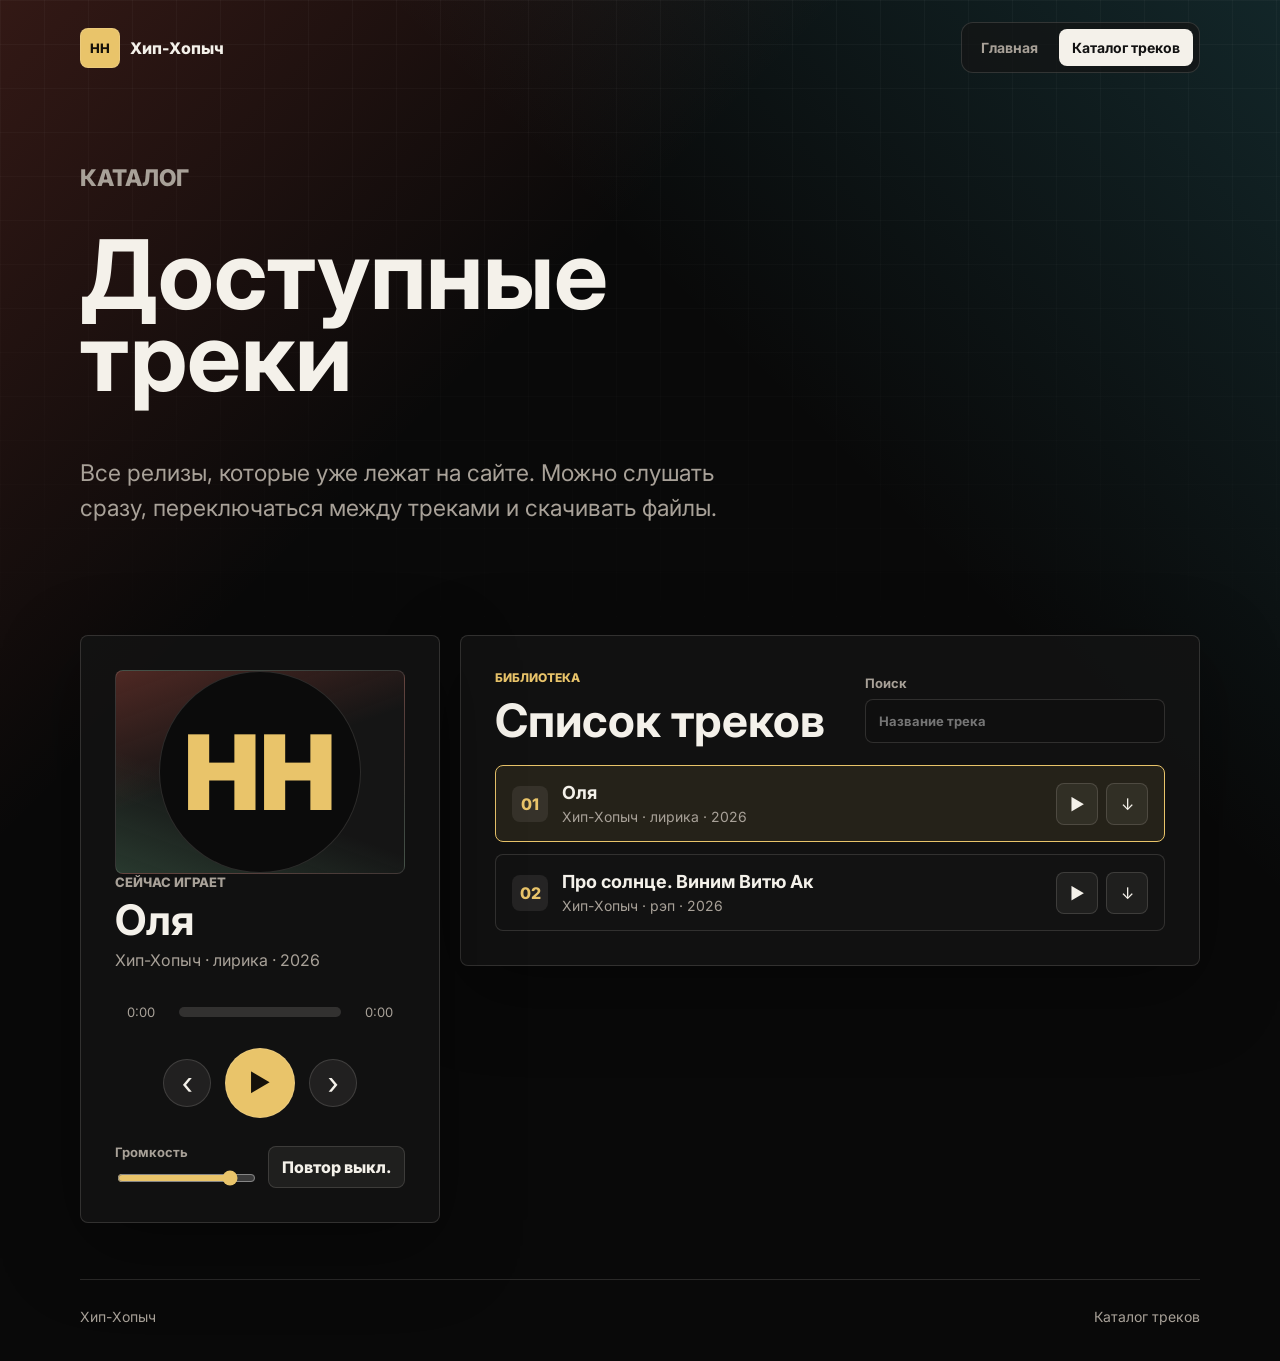
==== tracks.html @ 3dcd232e "Improve site player and track catalog" ====
<!DOCTYPE html>
<html lang="ru">
<head>
  <meta charset="UTF-8">
  <meta name="viewport" content="width=device-width, initial-scale=1.0">
  <meta name="description" content="Каталог доступных треков Хип-Хопыча с быстрым прослушиванием и скачиванием.">
  <title>Каталог треков | Хип-Хопыч</title>
  <link rel="preconnect" href="https://fonts.googleapis.com">
  <link rel="preconnect" href="https://fonts.gstatic.com" crossorigin>
  <link href="https://fonts.googleapis.com/css2?family=Inter:wght@400;500;700;800&display=swap" rel="stylesheet">
  <link rel="stylesheet" href="style.css">
</head>
<body data-page="tracks">
  <header class="site-header">
    <a class="logo" href="index.html" aria-label="Хип-Хопыч на главную">
      <span class="logo-mark">HH</span>
      <span>Хип-Хопыч</span>
    </a>

    <nav class="site-nav" aria-label="Главная навигация">
      <a href="index.html">Главная</a>
      <a class="active" href="tracks.html">Каталог треков</a>
    </nav>
  </header>

  <main>
    <section class="catalog-hero">
      <p class="eyebrow">Каталог</p>
      <h1>Доступные треки</h1>
      <p>Все релизы, которые уже лежат на сайте. Можно слушать сразу, переключаться между треками и скачивать файлы.</p>
    </section>

    <section class="catalog-layout" aria-label="Каталог треков">
      <aside class="mini-player" id="player">
        <div class="player-art small" aria-hidden="true">
          <span>HH</span>
        </div>
        <div class="now-playing">
          <p class="label">Сейчас играет</p>
          <h2 id="track-title">Загрузка...</h2>
          <p id="track-meta" class="track-meta">Хип-Хопыч</p>
        </div>

        <audio id="audio" preload="metadata"></audio>

        <div class="progress-wrap">
          <button class="time-button" id="current-time" type="button" aria-label="Текущее время">0:00</button>
          <div class="progress-container" id="progress-container" role="slider" aria-label="Перемотка трека" aria-valuemin="0" aria-valuemax="100" aria-valuenow="0" tabindex="0">
            <div class="progress" id="progress"></div>
          </div>
          <button class="time-button" id="duration" type="button" aria-label="Длительность">0:00</button>
        </div>

        <div class="controls" aria-label="Управление плеером">
          <button class="icon-button" id="prev-btn" type="button" aria-label="Предыдущий трек">‹</button>
          <button class="play-button" id="play-toggle" type="button" aria-label="Воспроизвести">▶</button>
          <button class="icon-button" id="next-btn" type="button" aria-label="Следующий трек">›</button>
        </div>

        <div class="player-options">
          <label class="volume-control">
            <span>Громкость</span>
            <input id="volume" type="range" min="0" max="1" step="0.01" value="0.85">
          </label>
          <button class="small-button" id="repeat-btn" type="button" aria-pressed="false">Повтор выкл.</button>
        </div>
      </aside>

      <div class="catalog-panel">
        <div class="catalog-toolbar">
          <div>
            <p class="eyebrow">Библиотека</p>
            <h2>Список треков</h2>
          </div>
          <label class="search-field">
            <span>Поиск</span>
            <input id="track-search" type="search" placeholder="Название трека">
          </label>
        </div>

        <div class="track-list" id="catalog-track-list"></div>
      </div>
    </section>
  </main>

  <footer class="site-footer">
    <span>Хип-Хопыч</span>
    <span>Каталог треков</span>
  </footer>

  <script src="script.js"></script>
</body>
</html>
---- style.css ----
:root {
  color-scheme: dark;
  --bg: #090909;
  --panel: #141414;
  --panel-strong: #1c1c1c;
  --text: #f4f1ea;
  --muted: #a8a198;
  --line: rgba(244, 241, 234, 0.14);
  --accent: #e9c46a;
  --accent-strong: #f25f4c;
  --cyan: #43bccd;
  --green: #76c893;
  --shadow: 0 24px 80px rgba(0, 0, 0, 0.36);
}

* {
  box-sizing: border-box;
}

html {
  scroll-behavior: smooth;
}

body {
  min-height: 100vh;
  margin: 0;
  font-family: Inter, Arial, sans-serif;
  background:
    linear-gradient(135deg, rgba(242, 95, 76, 0.18), transparent 32%),
    linear-gradient(225deg, rgba(67, 188, 205, 0.16), transparent 34%),
    var(--bg);
  color: var(--text);
}

body::before {
  position: fixed;
  inset: 0;
  z-index: -1;
  pointer-events: none;
  content: "";
  background-image:
    linear-gradient(rgba(255, 255, 255, 0.03) 1px, transparent 1px),
    linear-gradient(90deg, rgba(255, 255, 255, 0.03) 1px, transparent 1px);
  background-size: 44px 44px;
  mask-image: linear-gradient(to bottom, black, transparent 82%);
}

a {
  color: inherit;
  text-decoration: none;
}

button,
input {
  font: inherit;
}

.site-header,
.site-footer,
main {
  width: min(1120px, calc(100% - 32px));
  margin: 0 auto;
}

.site-header {
  display: flex;
  align-items: center;
  justify-content: space-between;
  gap: 18px;
  padding: 22px 0;
}

.logo {
  display: inline-flex;
  align-items: center;
  gap: 10px;
  min-width: 0;
  font-weight: 800;
}

.logo-mark {
  display: grid;
  width: 40px;
  height: 40px;
  place-items: center;
  border: 1px solid var(--line);
  border-radius: 8px;
  background: var(--accent);
  color: #15110a;
  font-size: 13px;
}

.site-nav {
  display: flex;
  gap: 8px;
  padding: 6px;
  border: 1px solid var(--line);
  border-radius: 12px;
  background: rgba(20, 20, 20, 0.7);
}

.site-nav a {
  padding: 10px 13px;
  border-radius: 8px;
  color: var(--muted);
  font-size: 14px;
  font-weight: 700;
}

.site-nav a:hover,
.site-nav a.active {
  background: var(--text);
  color: #111;
}

.hero,
.catalog-hero {
  display: grid;
  min-height: calc(100vh - 120px);
  align-items: center;
  gap: 36px;
  padding: 44px 0 72px;
}

.hero {
  grid-template-columns: minmax(0, 1.04fr) minmax(320px, 0.96fr);
}

.catalog-hero {
  min-height: 420px;
  align-content: end;
  padding-bottom: 52px;
}

.eyebrow {
  margin: 0 0 12px;
  color: var(--accent);
  font-size: 12px;
  font-weight: 800;
  letter-spacing: 0;
  text-transform: uppercase;
}

h1,
h2,
h3,
p {
  overflow-wrap: anywhere;
}

h1 {
  max-width: 760px;
  margin: 0;
  font-size: clamp(56px, 10vw, 132px);
  line-height: 0.86;
  letter-spacing: 0;
}

.catalog-hero h1 {
  font-size: clamp(44px, 8vw, 96px);
}

.hero-text,
.catalog-hero p {
  max-width: 650px;
  margin: 22px 0 0;
  color: var(--muted);
  font-size: clamp(18px, 2vw, 23px);
  line-height: 1.55;
}

.hero-actions {
  display: flex;
  flex-wrap: wrap;
  gap: 12px;
  margin-top: 30px;
}

.button,
.small-button,
.text-link {
  display: inline-flex;
  align-items: center;
  justify-content: center;
  min-height: 44px;
  border: 1px solid transparent;
  border-radius: 8px;
  cursor: pointer;
  font-weight: 800;
}

.button {
  padding: 0 18px;
}

.button.primary {
  background: var(--accent);
  color: #15110a;
}

.button.secondary,
.small-button {
  border-color: var(--line);
  background: rgba(244, 241, 234, 0.06);
  color: var(--text);
}

.stage-visual {
  position: relative;
  display: grid;
  min-height: 440px;
  place-items: center;
  overflow: hidden;
  border: 1px solid var(--line);
  border-radius: 8px;
  background:
    linear-gradient(145deg, rgba(233, 196, 106, 0.16), transparent 36%),
    linear-gradient(315deg, rgba(67, 188, 205, 0.18), transparent 38%),
    #111;
  box-shadow: var(--shadow);
}

.stage-visual::before,
.stage-visual::after {
  position: absolute;
  content: "";
}

.stage-visual::before {
  inset: 11%;
  border: 1px solid rgba(244, 241, 234, 0.16);
  transform: rotate(-6deg);
}

.stage-visual::after {
  right: 10%;
  bottom: 12%;
  width: 45%;
  height: 2px;
  background: var(--accent-strong);
}

.record {
  position: relative;
  display: grid;
  width: min(72vw, 330px);
  aspect-ratio: 1;
  place-items: center;
  border: 16px solid #070707;
  border-radius: 50%;
  background:
    repeating-radial-gradient(circle, #171717 0 10px, #0c0c0c 11px 15px),
    #0b0b0b;
  box-shadow: 0 24px 70px rgba(0, 0, 0, 0.45);
}

.record::before {
  position: absolute;
  width: 35%;
  aspect-ratio: 1;
  border-radius: 50%;
  background: var(--accent);
  content: "";
}

.record-label {
  position: relative;
  z-index: 1;
  color: #17100a;
  font-size: 14px;
  font-weight: 900;
  text-transform: uppercase;
}

.wave-bars {
  position: absolute;
  left: 9%;
  bottom: 12%;
  display: flex;
  align-items: end;
  gap: 7px;
  height: 74px;
}

.wave-bars span {
  width: 9px;
  border-radius: 999px;
  background: var(--cyan);
  animation: pulse 1.4s ease-in-out infinite;
}

.wave-bars span:nth-child(1) { height: 28px; }
.wave-bars span:nth-child(2) { height: 52px; animation-delay: 0.1s; }
.wave-bars span:nth-child(3) { height: 38px; animation-delay: 0.2s; }
.wave-bars span:nth-child(4) { height: 70px; animation-delay: 0.3s; }
.wave-bars span:nth-child(5) { height: 46px; animation-delay: 0.4s; }
.wave-bars span:nth-child(6) { height: 60px; animation-delay: 0.5s; }
.wave-bars span:nth-child(7) { height: 32px; animation-delay: 0.6s; }

@keyframes pulse {
  0%,
  100% {
    transform: scaleY(0.72);
  }
  50% {
    transform: scaleY(1);
  }
}

.section-heading {
  margin-bottom: 20px;
}

.section-heading h2,
.catalog-toolbar h2,
.about h2 {
  margin: 0;
  font-size: clamp(28px, 4vw, 46px);
  line-height: 1;
}

.player-section,
.tracks-preview,
.about,
.catalog-layout {
  padding: 56px 0;
}

.player-shell,
.catalog-layout {
  display: grid;
  grid-template-columns: 0.78fr 1.22fr;
  gap: 20px;
  align-items: stretch;
}

.player-art,
.mini-player,
.catalog-panel {
  border: 1px solid var(--line);
  border-radius: 8px;
  background: rgba(20, 20, 20, 0.82);
  box-shadow: var(--shadow);
}

.player-art {
  display: grid;
  min-height: 420px;
  place-items: center;
  overflow: hidden;
  background:
    linear-gradient(160deg, rgba(242, 95, 76, 0.26), transparent 46%),
    linear-gradient(20deg, rgba(118, 200, 147, 0.2), transparent 40%),
    #151515;
}

.player-art.small {
  min-height: 180px;
  box-shadow: none;
}

.player-art span {
  display: grid;
  width: min(70%, 260px);
  aspect-ratio: 1;
  place-items: center;
  border: 1px solid var(--line);
  border-radius: 50%;
  background: #0b0b0b;
  color: var(--accent);
  font-size: clamp(48px, 12vw, 104px);
  font-weight: 900;
}

.player,
.mini-player,
.catalog-panel {
  padding: clamp(20px, 4vw, 34px);
}

.mini-player {
  position: sticky;
  top: 16px;
  align-self: start;
}

.label,
.track-meta {
  margin: 0;
  color: var(--muted);
}

.label {
  font-size: 13px;
  font-weight: 800;
  text-transform: uppercase;
}

.now-playing h2,
.now-playing h3 {
  margin: 8px 0;
  font-size: clamp(26px, 4vw, 42px);
  line-height: 1.05;
}

.progress-wrap {
  display: grid;
  grid-template-columns: 52px minmax(120px, 1fr) 52px;
  gap: 12px;
  align-items: center;
  margin-top: 34px;
}

.time-button {
  padding: 0;
  border: 0;
  background: transparent;
  color: var(--muted);
  font-size: 13px;
}

.progress-container {
  height: 10px;
  overflow: hidden;
  border-radius: 999px;
  background: rgba(244, 241, 234, 0.14);
  cursor: pointer;
}

.progress-container:focus-visible {
  outline: 2px solid var(--accent);
  outline-offset: 4px;
}

.progress {
  width: 0%;
  height: 100%;
  border-radius: inherit;
  background: linear-gradient(90deg, var(--accent), var(--accent-strong));
}

.controls {
  display: flex;
  align-items: center;
  justify-content: center;
  gap: 14px;
  margin-top: 28px;
}

.icon-button,
.play-button {
  display: grid;
  place-items: center;
  border: 1px solid var(--line);
  border-radius: 999px;
  background: rgba(244, 241, 234, 0.07);
  color: var(--text);
  cursor: pointer;
}

.icon-button {
  width: 48px;
  height: 48px;
  font-size: 32px;
  line-height: 1;
}

.play-button {
  width: 70px;
  height: 70px;
  background: var(--accent);
  color: #15110a;
  font-size: 24px;
}

.icon-button:hover,
.small-button:hover,
.button.secondary:hover,
.track-card:hover {
  border-color: rgba(244, 241, 234, 0.32);
  background: rgba(244, 241, 234, 0.11);
}

.play-button:hover,
.button.primary:hover {
  filter: brightness(1.08);
}

.player-options {
  display: grid;
  grid-template-columns: 1fr auto;
  gap: 14px;
  align-items: end;
  margin-top: 26px;
}

.volume-control,
.search-field {
  display: grid;
  gap: 8px;
  color: var(--muted);
  font-size: 13px;
  font-weight: 700;
}

.volume-control input,
.search-field input {
  width: 100%;
}

input[type="range"] {
  accent-color: var(--accent);
}

.small-button {
  min-height: 42px;
  padding: 0 13px;
}

.track-list {
  display: grid;
  gap: 12px;
}

.track-list.compact {
  grid-template-columns: repeat(2, minmax(0, 1fr));
}

.track-card {
  display: grid;
  grid-template-columns: auto minmax(0, 1fr) auto;
  gap: 14px;
  align-items: center;
  padding: 16px;
  border: 1px solid var(--line);
  border-radius: 8px;
  background: rgba(20, 20, 20, 0.72);
  transition: transform 160ms ease, border-color 160ms ease, background 160ms ease;
}

.track-card:hover {
  transform: translateY(-2px);
}

.track-card.active {
  border-color: var(--accent);
  background: rgba(233, 196, 106, 0.09);
}

.track-number {
  display: grid;
  width: 36px;
  height: 36px;
  place-items: center;
  border-radius: 8px;
  background: rgba(244, 241, 234, 0.08);
  color: var(--accent);
  font-weight: 800;
}

.track-info h3 {
  margin: 0 0 5px;
  font-size: 18px;
}

.track-info p {
  margin: 0;
  color: var(--muted);
  font-size: 14px;
}

.track-actions {
  display: flex;
  gap: 8px;
  align-items: center;
}

.track-action {
  display: inline-grid;
  width: 42px;
  height: 42px;
  place-items: center;
  border: 1px solid var(--line);
  border-radius: 8px;
  background: rgba(244, 241, 234, 0.06);
  color: var(--text);
  cursor: pointer;
}

.track-action:hover {
  border-color: var(--accent);
}

.text-link {
  width: fit-content;
  margin-top: 18px;
  color: var(--accent);
}

.about {
  display: grid;
  grid-template-columns: 0.78fr 1.22fr;
  gap: 20px;
  align-items: start;
  border-top: 1px solid var(--line);
}

.about p:last-child {
  max-width: 720px;
  margin: 0;
  color: var(--muted);
  font-size: 18px;
  line-height: 1.7;
}

.catalog-layout {
  grid-template-columns: 360px minmax(0, 1fr);
  align-items: start;
}

.catalog-toolbar {
  display: grid;
  grid-template-columns: minmax(0, 1fr) minmax(220px, 300px);
  gap: 18px;
  align-items: end;
  margin-bottom: 22px;
}

.search-field input {
  min-height: 44px;
  padding: 0 13px;
  border: 1px solid var(--line);
  border-radius: 8px;
  background: #0f0f0f;
  color: var(--text);
}

.empty-state {
  padding: 24px;
  border: 1px dashed var(--line);
  border-radius: 8px;
  color: var(--muted);
}

.site-footer {
  display: flex;
  justify-content: space-between;
  gap: 16px;
  padding: 28px 0 36px;
  border-top: 1px solid var(--line);
  color: var(--muted);
  font-size: 14px;
}

@media (max-width: 860px) {
  .site-header,
  .site-footer {
    align-items: stretch;
    flex-direction: column;
  }

  .site-nav {
    width: 100%;
  }

  .site-nav a {
    flex: 1;
    text-align: center;
  }

  .hero,
  .player-shell,
  .about,
  .catalog-layout,
  .catalog-toolbar {
    grid-template-columns: 1fr;
  }

  .hero,
  .catalog-hero {
    min-height: auto;
    padding-top: 28px;
  }

  .stage-visual,
  .player-art {
    min-height: 320px;
  }

  .mini-player {
    position: static;
  }

  .track-list.compact {
    grid-template-columns: 1fr;
  }
}

@media (max-width: 560px) {
  .site-header,
  .site-footer,
  main {
    width: min(100% - 22px, 1120px);
  }

  .hero-actions,
  .player-options,
  .track-card {
    grid-template-columns: 1fr;
  }

  .button,
  .small-button {
    width: 100%;
  }

  .track-card {
    align-items: stretch;
  }

  .track-actions {
    justify-content: stretch;
  }

  .track-action {
    width: 100%;
  }

  .progress-wrap {
    grid-template-columns: 44px minmax(90px, 1fr) 44px;
    gap: 8px;
  }
}
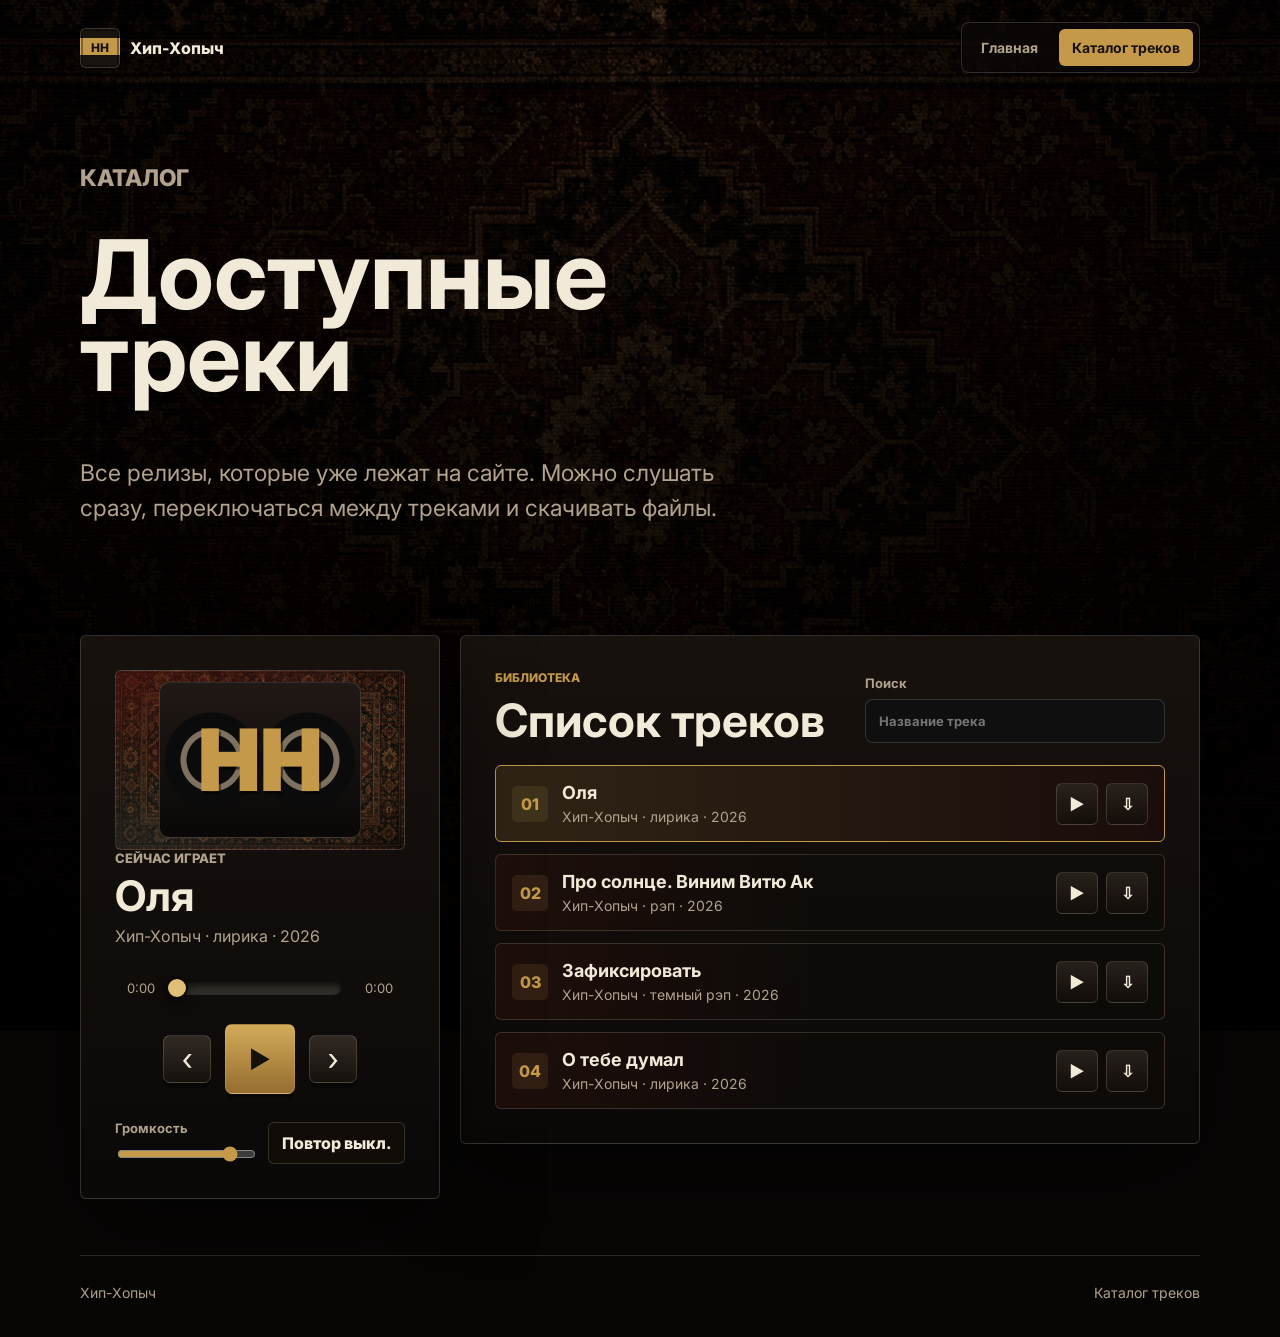
==== commit 694996b8: "Bust cached site assets" ====
--- a/tracks.html
+++ b/tracks.html
@@ -8,7 +8,7 @@
   <link rel="preconnect" href="https://fonts.googleapis.com">
   <link rel="preconnect" href="https://fonts.gstatic.com" crossorigin>
   <link href="https://fonts.googleapis.com/css2?family=Inter:wght@400;500;700;800&display=swap" rel="stylesheet">
-  <link rel="stylesheet" href="style.css">
+  <link rel="stylesheet" href="style.css?v=oldschool-2">
 </head>
 <body data-page="tracks">
   <header class="site-header">
@@ -88,6 +88,6 @@
     <span>Каталог треков</span>
   </footer>
 
-  <script src="script.js"></script>
+  <script src="script.js?v=oldschool-2"></script>
 </body>
 </html>
--- a/style.css
+++ b/style.css
@@ -1,16 +1,17 @@
 :root {
   color-scheme: dark;
-  --bg: #090909;
-  --panel: #141414;
-  --panel-strong: #1c1c1c;
-  --text: #f4f1ea;
-  --muted: #a8a198;
-  --line: rgba(244, 241, 234, 0.14);
-  --accent: #e9c46a;
-  --accent-strong: #f25f4c;
-  --cyan: #43bccd;
-  --green: #76c893;
-  --shadow: 0 24px 80px rgba(0, 0, 0, 0.36);
+  --bg: #080605;
+  --panel: #130f0d;
+  --panel-strong: #1c1410;
+  --text: #f2ead8;
+  --muted: #b0a28c;
+  --line: rgba(242, 234, 216, 0.16);
+  --accent: #c49a4a;
+  --accent-strong: #8f2d20;
+  --cyan: #58706a;
+  --green: #687244;
+  --rust: #6d1f18;
+  --shadow: 0 26px 90px rgba(0, 0, 0, 0.58);
 }
 
 * {
@@ -25,24 +26,46 @@
   min-height: 100vh;
   margin: 0;
   font-family: Inter, Arial, sans-serif;
-  background:
-    linear-gradient(135deg, rgba(242, 95, 76, 0.18), transparent 32%),
-    linear-gradient(225deg, rgba(67, 188, 205, 0.16), transparent 34%),
-    var(--bg);
+  background: var(--bg);
   color: var(--text);
 }
 
 body::before {
+  position: fixed;
+  inset: -12%;
+  z-index: -1;
+  pointer-events: none;
+  content: "";
+  background:
+    linear-gradient(90deg, rgba(8, 6, 5, 0.86), rgba(8, 6, 5, 0.42) 48%, rgba(8, 6, 5, 0.9)),
+    linear-gradient(180deg, rgba(8, 6, 5, 0.3), rgba(8, 6, 5, 0.92)),
+    url("assets/soviet-carpet-bg.png") center / cover no-repeat;
+  filter: contrast(1.05) saturate(0.86);
+  opacity: 0.94;
+  transform: scale(1.04);
+  animation: carpet-drift 38s ease-in-out infinite alternate;
+}
+
+body::after {
   position: fixed;
   inset: 0;
   z-index: -1;
   pointer-events: none;
   content: "";
-  background-image:
-    linear-gradient(rgba(255, 255, 255, 0.03) 1px, transparent 1px),
-    linear-gradient(90deg, rgba(255, 255, 255, 0.03) 1px, transparent 1px);
-  background-size: 44px 44px;
-  mask-image: linear-gradient(to bottom, black, transparent 82%);
+  background:
+    repeating-linear-gradient(0deg, rgba(255, 255, 255, 0.025) 0 1px, transparent 1px 4px),
+    radial-gradient(circle at 50% 10%, transparent 0 18%, rgba(0, 0, 0, 0.56) 72%);
+  mix-blend-mode: screen;
+  opacity: 0.32;
+}
+
+@keyframes carpet-drift {
+  0% {
+    background-position: center 46%;
+  }
+  100% {
+    background-position: center 58%;
+  }
 }
 
 a {
@@ -84,10 +107,13 @@
   height: 40px;
   place-items: center;
   border: 1px solid var(--line);
-  border-radius: 8px;
-  background: var(--accent);
-  color: #15110a;
-  font-size: 13px;
+  border-radius: 6px;
+  background:
+    linear-gradient(#1a1410 0 24%, var(--accent) 24% 68%, #1a1410 68%),
+    #1a1410;
+  color: #17100a;
+  font-size: 12px;
+  box-shadow: inset 0 0 0 2px rgba(0, 0, 0, 0.35);
 }
 
 .site-nav {
@@ -95,13 +121,14 @@
   gap: 8px;
   padding: 6px;
   border: 1px solid var(--line);
-  border-radius: 12px;
-  background: rgba(20, 20, 20, 0.7);
+  border-radius: 8px;
+  background: rgba(12, 9, 7, 0.76);
+  box-shadow: inset 0 0 0 1px rgba(0, 0, 0, 0.35);
 }
 
 .site-nav a {
   padding: 10px 13px;
-  border-radius: 8px;
+  border-radius: 6px;
   color: var(--muted);
   font-size: 14px;
   font-weight: 700;
@@ -109,8 +136,8 @@
 
 .site-nav a:hover,
 .site-nav a.active {
-  background: var(--text);
-  color: #111;
+  background: var(--accent);
+  color: #17100a;
 }
 
 .hero,
@@ -184,7 +211,7 @@
   justify-content: center;
   min-height: 44px;
   border: 1px solid transparent;
-  border-radius: 8px;
+  border-radius: 6px;
   cursor: pointer;
   font-weight: 800;
 }
@@ -194,14 +221,15 @@
 }
 
 .button.primary {
-  background: var(--accent);
+  background: linear-gradient(180deg, #d3aa59, #9e752f);
   color: #15110a;
+  box-shadow: 0 8px 0 rgba(0, 0, 0, 0.32);
 }
 
 .button.secondary,
 .small-button {
   border-color: var(--line);
-  background: rgba(244, 241, 234, 0.06);
+  background: rgba(20, 13, 9, 0.72);
   color: var(--text);
 }
 
@@ -212,10 +240,11 @@
   place-items: center;
   overflow: hidden;
   border: 1px solid var(--line);
-  border-radius: 8px;
-  background:
-    linear-gradient(145deg, rgba(233, 196, 106, 0.16), transparent 36%),
-    linear-gradient(315deg, rgba(67, 188, 205, 0.18), transparent 38%),
+  border-radius: 6px;
+  background:
+    linear-gradient(145deg, rgba(143, 45, 32, 0.36), transparent 42%),
+    linear-gradient(315deg, rgba(88, 112, 106, 0.18), transparent 40%),
+    url("assets/soviet-carpet-bg.png") center / cover,
     #111;
   box-shadow: var(--shadow);
 }
@@ -227,49 +256,64 @@
 }
 
 .stage-visual::before {
-  inset: 11%;
-  border: 1px solid rgba(244, 241, 234, 0.16);
-  transform: rotate(-6deg);
+  inset: 9%;
+  border: 1px solid rgba(242, 234, 216, 0.12);
+  background:
+    linear-gradient(rgba(0, 0, 0, 0.48), rgba(0, 0, 0, 0.18)),
+    repeating-linear-gradient(90deg, transparent 0 18px, rgba(255, 255, 255, 0.035) 18px 19px);
+  transform: rotate(-2deg);
 }
 
 .stage-visual::after {
-  right: 10%;
-  bottom: 12%;
-  width: 45%;
+  right: 9%;
+  bottom: 10%;
+  width: 58%;
   height: 2px;
-  background: var(--accent-strong);
+  background: linear-gradient(90deg, transparent, var(--accent-strong), transparent);
 }
 
 .record {
   position: relative;
   display: grid;
-  width: min(72vw, 330px);
-  aspect-ratio: 1;
+  width: min(76vw, 370px);
+  aspect-ratio: 1.55;
   place-items: center;
-  border: 16px solid #070707;
-  border-radius: 50%;
-  background:
-    repeating-radial-gradient(circle, #171717 0 10px, #0c0c0c 11px 15px),
+  border: 12px solid #080706;
+  border-radius: 14px;
+  background:
+    linear-gradient(180deg, #17120f, #070605),
     #0b0b0b;
   box-shadow: 0 24px 70px rgba(0, 0, 0, 0.45);
 }
 
 .record::before {
   position: absolute;
-  width: 35%;
-  aspect-ratio: 1;
-  border-radius: 50%;
-  background: var(--accent);
+  inset: 20% 9%;
+  border: 2px solid rgba(242, 234, 216, 0.15);
+  border-radius: 8px;
+  background:
+    radial-gradient(circle at 25% 50%, #0b0b0b 0 22px, #9b8a73 23px 28px, #0b0b0b 29px 44px, transparent 45px),
+    radial-gradient(circle at 75% 50%, #0b0b0b 0 22px, #9b8a73 23px 28px, #0b0b0b 29px 44px, transparent 45px),
+    linear-gradient(90deg, transparent 0 34%, rgba(196, 154, 74, 0.56) 34% 66%, transparent 66%),
+    rgba(242, 234, 216, 0.06);
   content: "";
 }
 
 .record-label {
   position: relative;
   z-index: 1;
+  display: grid;
+  min-width: 128px;
+  min-height: 34px;
+  place-items: center;
+  border: 1px solid rgba(0, 0, 0, 0.54);
+  border-radius: 4px;
+  background: rgba(196, 154, 74, 0.84);
   color: #17100a;
-  font-size: 14px;
+  font-size: 13px;
   font-weight: 900;
   text-transform: uppercase;
+  transform: rotate(-2deg);
 }
 
 .wave-bars {
@@ -284,8 +328,8 @@
 
 .wave-bars span {
   width: 9px;
-  border-radius: 999px;
-  background: var(--cyan);
+  border-radius: 2px 2px 0 0;
+  background: var(--accent);
   animation: pulse 1.4s ease-in-out infinite;
 }
 
@@ -338,8 +382,10 @@
 .mini-player,
 .catalog-panel {
   border: 1px solid var(--line);
-  border-radius: 8px;
-  background: rgba(20, 20, 20, 0.82);
+  border-radius: 6px;
+  background:
+    linear-gradient(180deg, rgba(24, 17, 13, 0.9), rgba(9, 7, 6, 0.9)),
+    rgba(20, 20, 20, 0.82);
   box-shadow: var(--shadow);
 }
 
@@ -349,8 +395,9 @@
   place-items: center;
   overflow: hidden;
   background:
-    linear-gradient(160deg, rgba(242, 95, 76, 0.26), transparent 46%),
-    linear-gradient(20deg, rgba(118, 200, 147, 0.2), transparent 40%),
+    linear-gradient(160deg, rgba(109, 31, 24, 0.48), transparent 46%),
+    linear-gradient(20deg, rgba(88, 112, 106, 0.22), transparent 40%),
+    url("assets/soviet-carpet-bg.png") center / cover,
     #151515;
 }
 
@@ -362,14 +409,18 @@
 .player-art span {
   display: grid;
   width: min(70%, 260px);
-  aspect-ratio: 1;
+  aspect-ratio: 1.3;
   place-items: center;
   border: 1px solid var(--line);
-  border-radius: 50%;
-  background: #0b0b0b;
+  border-radius: 10px;
+  background:
+    radial-gradient(circle at 26% 50%, #0b0b0b 0 25px, #7e705f 26px 31px, #0b0b0b 32px 47px, transparent 48px),
+    radial-gradient(circle at 74% 50%, #0b0b0b 0 25px, #7e705f 26px 31px, #0b0b0b 32px 47px, transparent 48px),
+    linear-gradient(180deg, #201815, #090807);
   color: var(--accent);
-  font-size: clamp(48px, 12vw, 104px);
+  font-size: clamp(44px, 10vw, 86px);
   font-weight: 900;
+  text-shadow: 2px 3px 0 rgba(0, 0, 0, 0.5);
 }
 
 .player,
@@ -420,11 +471,20 @@
 }
 
 .progress-container {
-  height: 10px;
-  overflow: hidden;
+  position: relative;
+  height: 14px;
+  overflow: visible;
   border-radius: 999px;
-  background: rgba(244, 241, 234, 0.14);
-  cursor: pointer;
+  background:
+    linear-gradient(180deg, rgba(0, 0, 0, 0.46), rgba(255, 255, 255, 0.06)),
+    rgba(242, 234, 216, 0.13);
+  cursor: grab;
+  touch-action: none;
+  box-shadow: inset 0 1px 5px rgba(0, 0, 0, 0.62);
+}
+
+.progress-container:active {
+  cursor: grabbing;
 }
 
 .progress-container:focus-visible {
@@ -433,10 +493,25 @@
 }
 
 .progress {
+  position: relative;
   width: 0%;
   height: 100%;
   border-radius: inherit;
-  background: linear-gradient(90deg, var(--accent), var(--accent-strong));
+  background: linear-gradient(90deg, var(--accent), #b03a2a);
+}
+
+.progress::after {
+  position: absolute;
+  top: 50%;
+  right: -9px;
+  width: 18px;
+  height: 18px;
+  border: 2px solid #0b0806;
+  border-radius: 50%;
+  background: #e0c079;
+  box-shadow: 0 3px 12px rgba(0, 0, 0, 0.55);
+  content: "";
+  transform: translateY(-50%);
 }
 
 .controls {
@@ -452,10 +527,13 @@
   display: grid;
   place-items: center;
   border: 1px solid var(--line);
-  border-radius: 999px;
-  background: rgba(244, 241, 234, 0.07);
+  border-radius: 7px;
+  background:
+    linear-gradient(180deg, rgba(242, 234, 216, 0.1), rgba(0, 0, 0, 0.18)),
+    rgba(31, 23, 18, 0.86);
   color: var(--text);
   cursor: pointer;
+  box-shadow: 0 5px 0 rgba(0, 0, 0, 0.34);
 }
 
 .icon-button {
@@ -468,7 +546,7 @@
 .play-button {
   width: 70px;
   height: 70px;
-  background: var(--accent);
+  background: linear-gradient(180deg, #d3aa59, #956d2f);
   color: #15110a;
   font-size: 24px;
 }
@@ -533,8 +611,10 @@
   align-items: center;
   padding: 16px;
   border: 1px solid var(--line);
-  border-radius: 8px;
-  background: rgba(20, 20, 20, 0.72);
+  border-radius: 6px;
+  background:
+    linear-gradient(90deg, rgba(109, 31, 24, 0.18), transparent 48%),
+    rgba(14, 11, 9, 0.82);
   transition: transform 160ms ease, border-color 160ms ease, background 160ms ease;
 }
 
@@ -544,7 +624,9 @@
 
 .track-card.active {
   border-color: var(--accent);
-  background: rgba(233, 196, 106, 0.09);
+  background:
+    linear-gradient(90deg, rgba(196, 154, 74, 0.18), rgba(109, 31, 24, 0.12)),
+    rgba(14, 11, 9, 0.9);
 }
 
 .track-number {
@@ -552,8 +634,8 @@
   width: 36px;
   height: 36px;
   place-items: center;
-  border-radius: 8px;
-  background: rgba(244, 241, 234, 0.08);
+  border-radius: 5px;
+  background: rgba(196, 154, 74, 0.12);
   color: var(--accent);
   font-weight: 800;
 }
@@ -581,10 +663,13 @@
   height: 42px;
   place-items: center;
   border: 1px solid var(--line);
-  border-radius: 8px;
-  background: rgba(244, 241, 234, 0.06);
+  border-radius: 6px;
+  background:
+    linear-gradient(180deg, rgba(242, 234, 216, 0.08), rgba(0, 0, 0, 0.16)),
+    rgba(24, 17, 13, 0.84);
   color: var(--text);
   cursor: pointer;
+  font-weight: 900;
 }
 
 .track-action:hover {
